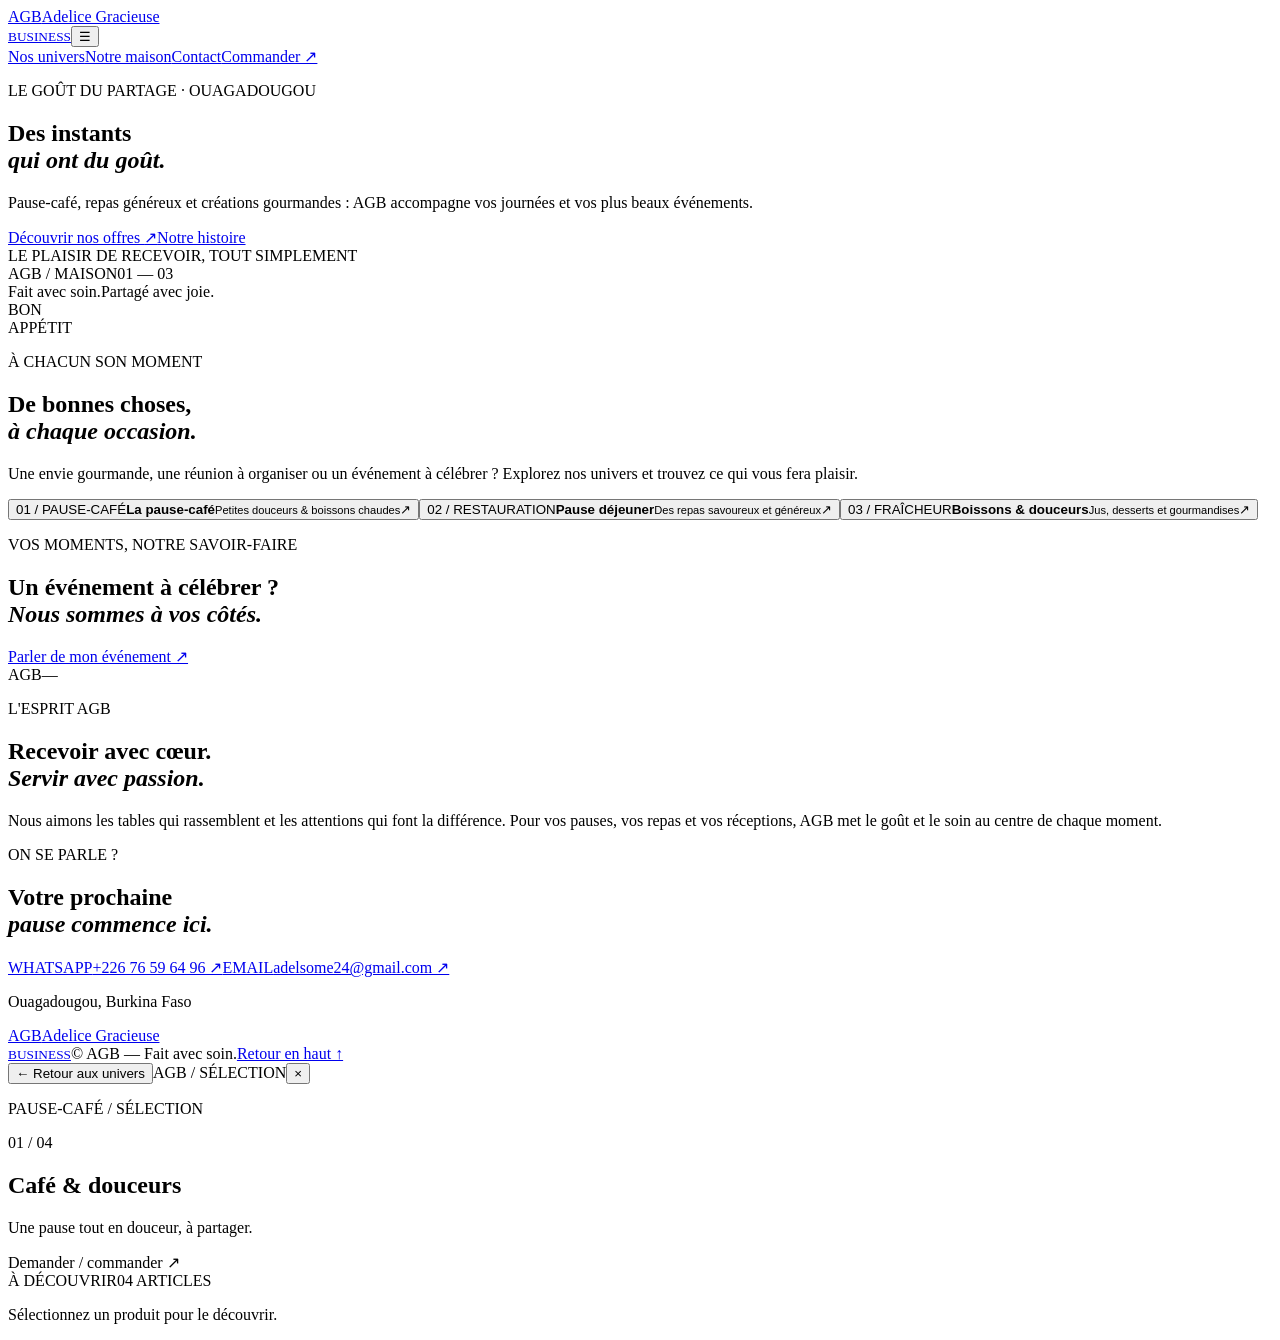
==== index.html @ a039b311 "Add AGB website homepage and product explorer" ====
<!doctype html>
<html lang="fr">
<head>
<meta charset="utf-8"><meta name="viewport" content="width=device-width,initial-scale=1">
<meta name="theme-color" content="#f7f3eb"><meta name="description" content="Adelice Gracieuse Business — pause-café, restauration, jus et service traiteur à Ouagadougou.">
<title>AGB — Adelice Gracieuse Business</title><link rel="preconnect" href="https://fonts.googleapis.com"><link rel="preconnect" href="https://fonts.gstatic.com" crossorigin><link href="https://fonts.googleapis.com/css2?family=DM+Sans:wght@400;500;600;700&family=Playfair+Display:wght@500;600;700&display=swap" rel="stylesheet"><link rel="stylesheet" href="styles.css">
</head>
<body>
<header class="site-header"><a class="brand" href="#" aria-label="AGB accueil"><span class="brand-mark">AGB</span><span class="brand-name">Adelice Gracieuse<br><small>BUSINESS</small></span></a><button class="menu-toggle" aria-label="Ouvrir le menu" aria-expanded="false">☰</button><nav class="nav"><a href="#univers">Nos univers</a><a href="#maison">Notre maison</a><a href="#contact">Contact</a><a class="nav-cta" href="https://wa.me/22676596496" target="_blank" rel="noopener">Commander ↗</a></nav></header>
<main>
<section class="hero"><div class="hero-copy"><p class="eyebrow">LE GOÛT DU PARTAGE · OUAGADOUGOU</p><h1>Des instants<br><em>qui ont du goût.</em></h1><p class="hero-text">Pause-café, repas généreux et créations gourmandes : AGB accompagne vos journées et vos plus beaux événements.</p><div class="hero-actions"><a class="button dark" href="#univers">Découvrir nos offres <span>↗</span></a><a class="text-link" href="#maison">Notre histoire</a></div><div class="hero-note"><span class="note-line"></span> LE PLAISIR DE RECEVOIR, TOUT SIMPLEMENT</div></div><div class="hero-art"><div class="art-orbit"></div><div class="art-card"><div class="art-top"><span>AGB / MAISON</span><span>01 — 03</span></div><div class="plate"><div class="food food-a"></div><div class="food food-b"></div><div class="food food-c"></div><div class="food food-d"></div></div><div class="art-caption"><span>Fait avec soin.</span><span>Partagé avec joie.</span></div></div><span class="art-stamp">BON<br>APPÉTIT</span></div></section>
<section class="intro" id="univers"><div><p class="eyebrow">À CHACUN SON MOMENT</p><h2>De bonnes choses,<br><em>à chaque occasion.</em></h2></div><p class="intro-text">Une envie gourmande, une réunion à organiser ou un événement à célébrer ? Explorez nos univers et trouvez ce qui vous fera plaisir.</p></section>
<section class="categories"><button class="category-card card-coffee" data-category="pause"><span class="card-index">01 / PAUSE-CAFÉ</span><span class="category-visual cup-visual"><i></i></span><span class="category-bottom"><span><b>La pause-café</b><small>Petites douceurs & boissons chaudes</small></span><span class="round-arrow">↗</span></span></button><button class="category-card card-meal" data-category="repas"><span class="card-index">02 / RESTAURATION</span><span class="category-visual meal-visual"><i></i><i></i><i></i></span><span class="category-bottom"><span><b>Pause déjeuner</b><small>Des repas savoureux et généreux</small></span><span class="round-arrow">↗</span></span></button><button class="category-card card-sweet" data-category="boissons"><span class="card-index">03 / FRAÎCHEUR</span><span class="category-visual juice-visual"><i></i></span><span class="category-bottom"><span><b>Boissons & douceurs</b><small>Jus, desserts et gourmandises</small></span><span class="round-arrow">↗</span></span></button></section>
<section class="event-band"><div><p class="eyebrow">VOS MOMENTS, NOTRE SAVOIR-FAIRE</p><h2>Un événement à célébrer ?<br><em>Nous sommes à vos côtés.</em></h2></div><a class="button light" href="https://wa.me/22676596496?text=Bonjour%20AGB%2C%20je%20souhaite%20un%20devis%20pour%20un%20%C3%A9v%C3%A9nement." target="_blank" rel="noopener">Parler de mon événement ↗</a></section>
<section class="about" id="maison"><div class="about-number">AGB<span>—</span></div><div><p class="eyebrow">L'ESPRIT AGB</p><h2>Recevoir avec cœur.<br><em>Servir avec passion.</em></h2></div><p>Nous aimons les tables qui rassemblent et les attentions qui font la différence. Pour vos pauses, vos repas et vos réceptions, AGB met le goût et le soin au centre de chaque moment.</p></section>
<section class="contact" id="contact"><div><p class="eyebrow">ON SE PARLE ?</p><h2>Votre prochaine<br><em>pause commence ici.</em></h2></div><div class="contact-details"><a href="https://wa.me/22676596496" target="_blank" rel="noopener"><span>WHATSAPP</span>+226 76 59 64 96 ↗</a><a href="mailto:adelsome24@gmail.com"><span>EMAIL</span>adelsome24@gmail.com ↗</a><p>Ouagadougou, Burkina Faso</p></div></section>
</main><footer><a class="brand footer-brand" href="#"><span class="brand-mark">AGB</span><span class="brand-name">Adelice Gracieuse<br><small>BUSINESS</small></span></a><span>© <span id="year"></span> AGB — Fait avec soin.</span><a href="#top">Retour en haut ↑</a></footer>
<div class="explorer" id="explorer" aria-hidden="true"><div class="explorer-header"><button class="back-button" id="back">← <span>Retour aux univers</span></button><span class="explorer-brand">AGB / SÉLECTION</span><button class="close-button" id="close" aria-label="Fermer">×</button></div><div class="explorer-body"><div class="product-main"><p class="eyebrow" id="product-kicker">PAUSE-CAFÉ / SÉLECTION</p><div class="product-stage" id="product-stage"><div class="stage-shape"></div><div class="stage-illustration" id="product-art"></div><span class="stage-count" id="product-count">01 / 04</span></div><div class="product-info"><div><h2 id="product-name">Café & douceurs</h2><p id="product-description">Une pause tout en douceur, à partager.</p></div><a class="button dark" id="product-order" target="_blank" rel="noopener">Demander / commander ↗</a></div></div><aside class="related"><div class="related-heading"><span>À DÉCOUVRIR</span><span id="related-total">04 ARTICLES</span></div><div class="related-list" id="related-list"></div><p class="related-foot">Sélectionnez un produit pour le découvrir.</p></aside></div></div>
<script src="script.js"></script></body></html>
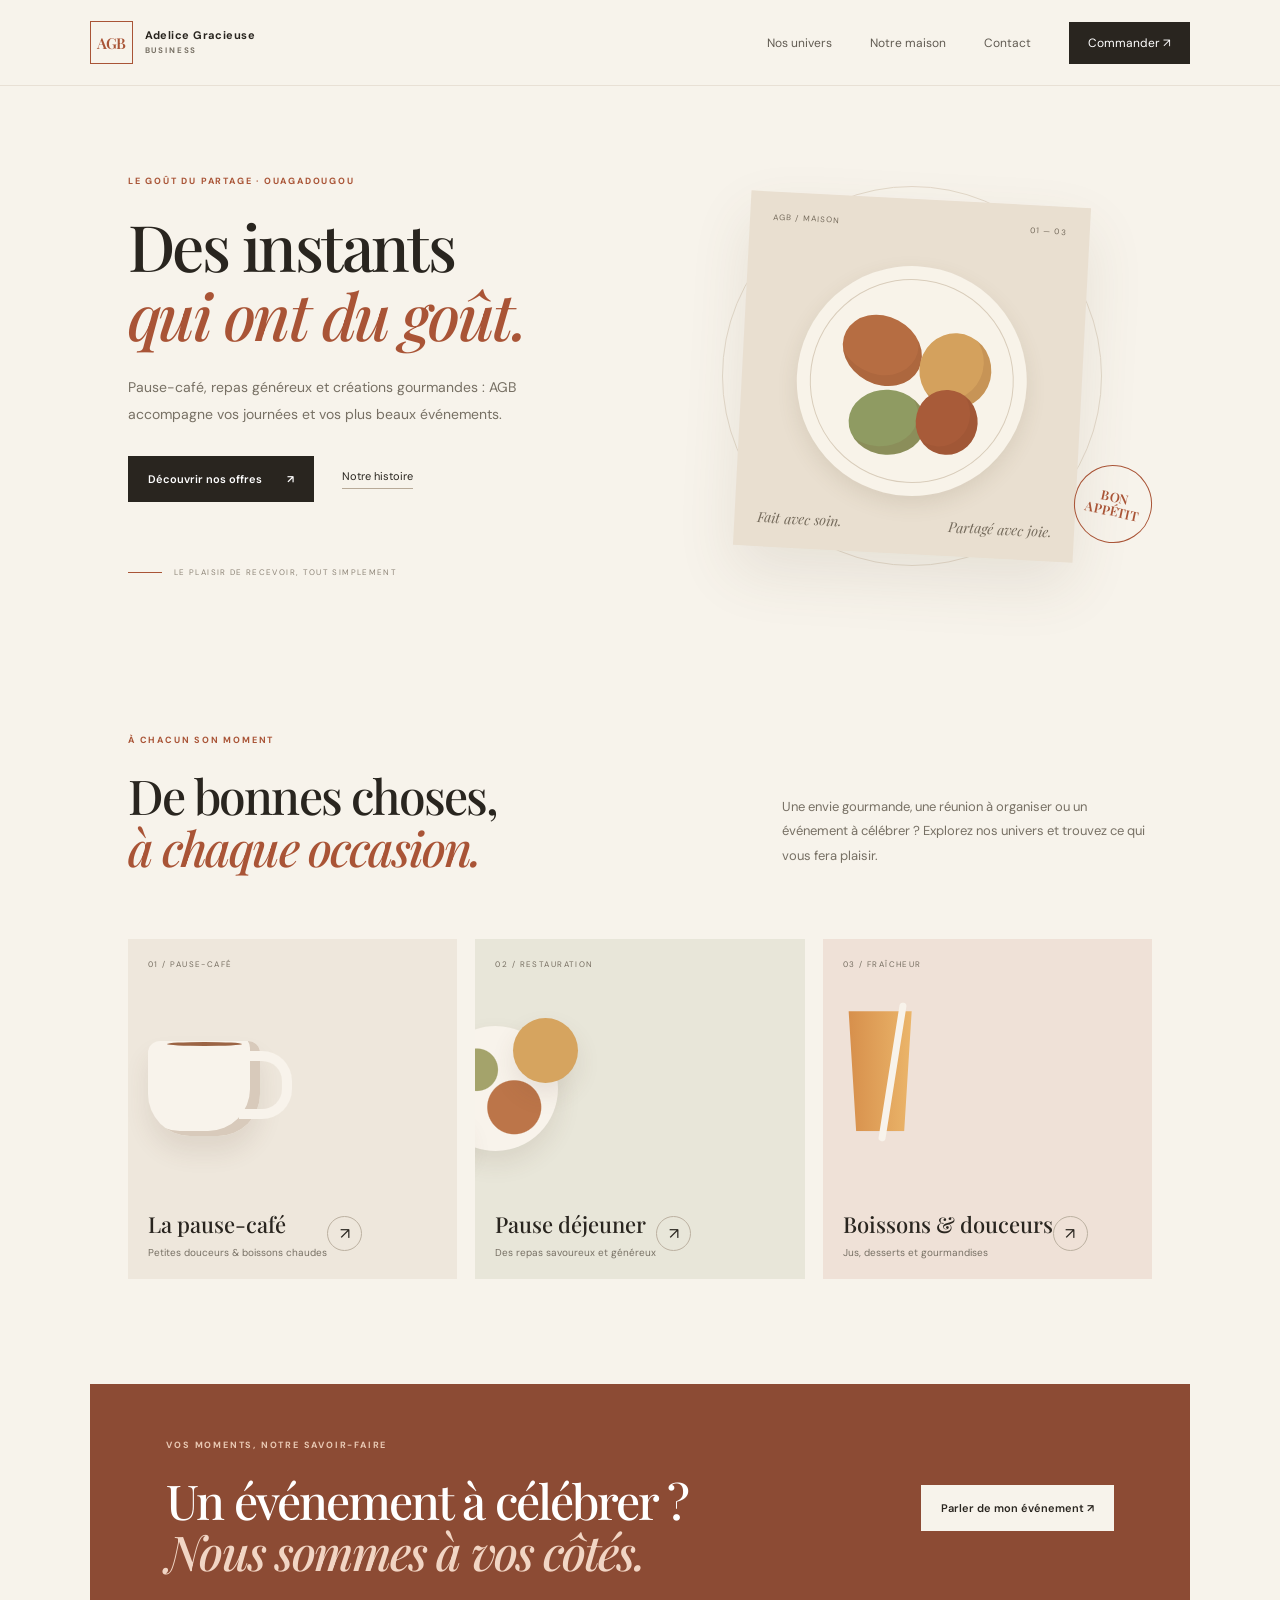
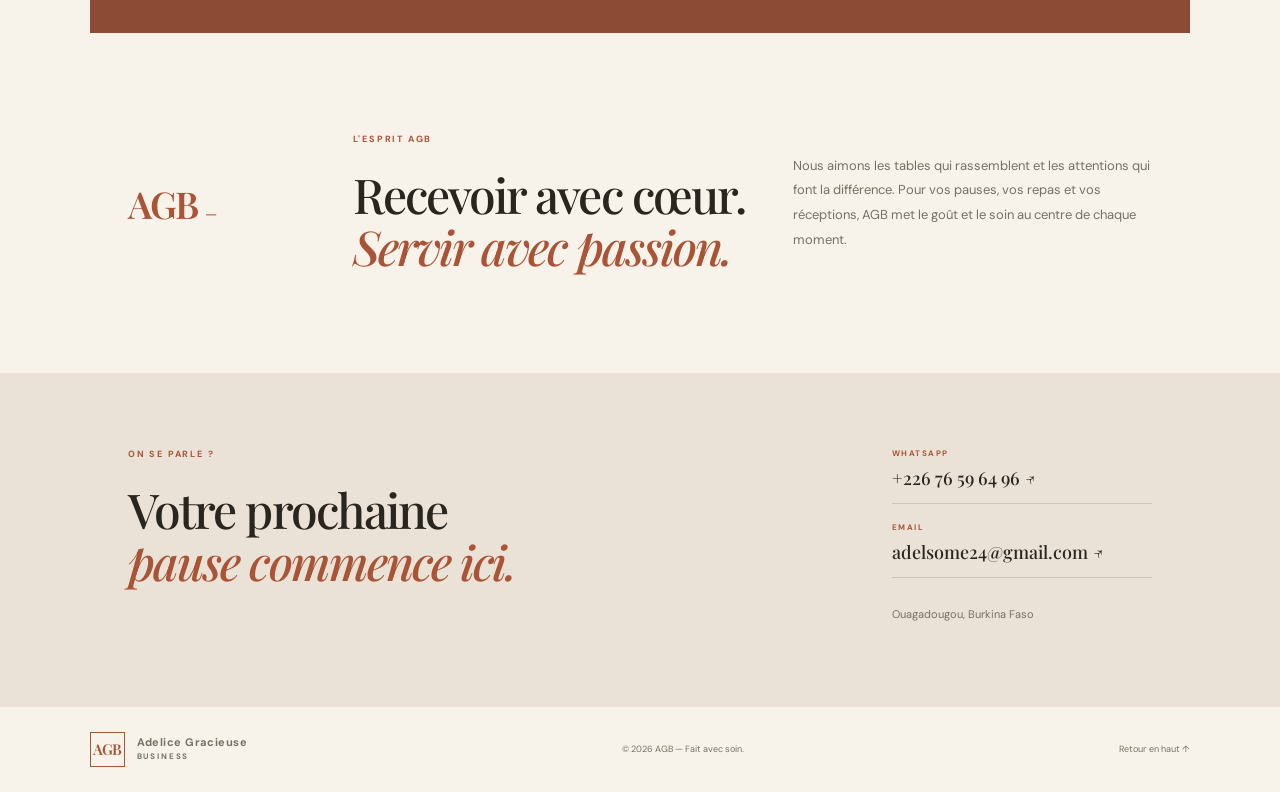
==== commit fa258ef3: "Add accessible swipe hint to AGB product explorer" ====
--- a/index.html
+++ b/index.html
@@ -15,5 +15,5 @@
 <section class="about" id="maison"><div class="about-number">AGB<span>—</span></div><div><p class="eyebrow">L'ESPRIT AGB</p><h2>Recevoir avec cœur.<br><em>Servir avec passion.</em></h2></div><p>Nous aimons les tables qui rassemblent et les attentions qui font la différence. Pour vos pauses, vos repas et vos réceptions, AGB met le goût et le soin au centre de chaque moment.</p></section>
 <section class="contact" id="contact"><div><p class="eyebrow">ON SE PARLE ?</p><h2>Votre prochaine<br><em>pause commence ici.</em></h2></div><div class="contact-details"><a href="https://wa.me/22676596496" target="_blank" rel="noopener"><span>WHATSAPP</span>+226 76 59 64 96 ↗</a><a href="mailto:adelsome24@gmail.com"><span>EMAIL</span>adelsome24@gmail.com ↗</a><p>Ouagadougou, Burkina Faso</p></div></section>
 </main><footer><a class="brand footer-brand" href="#"><span class="brand-mark">AGB</span><span class="brand-name">Adelice Gracieuse<br><small>BUSINESS</small></span></a><span>© <span id="year"></span> AGB — Fait avec soin.</span><a href="#top">Retour en haut ↑</a></footer>
-<div class="explorer" id="explorer" aria-hidden="true"><div class="explorer-header"><button class="back-button" id="back">← <span>Retour aux univers</span></button><span class="explorer-brand">AGB / SÉLECTION</span><button class="close-button" id="close" aria-label="Fermer">×</button></div><div class="explorer-body"><div class="product-main"><p class="eyebrow" id="product-kicker">PAUSE-CAFÉ / SÉLECTION</p><div class="product-stage" id="product-stage"><div class="stage-shape"></div><div class="stage-illustration" id="product-art"></div><span class="stage-count" id="product-count">01 / 04</span></div><div class="product-info"><div><h2 id="product-name">Café & douceurs</h2><p id="product-description">Une pause tout en douceur, à partager.</p></div><a class="button dark" id="product-order" target="_blank" rel="noopener">Demander / commander ↗</a></div></div><aside class="related"><div class="related-heading"><span>À DÉCOUVRIR</span><span id="related-total">04 ARTICLES</span></div><div class="related-list" id="related-list"></div><p class="related-foot">Sélectionnez un produit pour le découvrir.</p></aside></div></div>
+<div class="explorer" id="explorer" aria-hidden="true"><div class="explorer-header"><button class="back-button" id="back">← <span>Retour aux univers</span></button><span class="explorer-brand">AGB / SÉLECTION</span><button class="close-button" id="close" aria-label="Fermer">×</button></div><div class="explorer-body"><div class="product-main"><p class="eyebrow" id="product-kicker">PAUSE-CAFÉ / SÉLECTION</p><div class="product-stage" id="product-stage" tabindex="0" aria-label="Visuel du produit. Faites glisser pour passer au produit suivant."><div class="stage-shape"></div><div class="stage-illustration" id="product-art"></div><span class="stage-hint" aria-hidden="true">GLISSER POUR EXPLORER</span><span class="stage-count" id="product-count">01 / 04</span></div><div class="product-info"><div><h2 id="product-name">Café & douceurs</h2><p id="product-description">Une pause tout en douceur, à partager.</p></div><a class="button dark" id="product-order" target="_blank" rel="noopener">Demander / commander ↗</a></div></div><aside class="related"><div class="related-heading"><span>À DÉCOUVRIR</span><span id="related-total">04 ARTICLES</span></div><div class="related-list" id="related-list"></div><p class="related-foot">Sélectionnez un produit pour le découvrir.</p></aside></div></div>
 <script src="script.js"></script></body></html>
--- a/styles.css
+++ b/styles.css
@@ -0,0 +1,82 @@
+:root{--paper:#f7f3eb;--ink:#29251f;--muted:#777064;--rust:#a95436;--line:#ddd5c8;--cream:#eee6d9;--serif:'Playfair Display',Georgia,serif;--sans:'DM Sans',Arial,sans-serif}*{box-sizing:border-box}html{scroll-behavior:smooth}body{margin:0;background:var(--paper);color:var(--ink);font-family:var(--sans);-webkit-font-smoothing:antialiased}a{color:inherit;text-decoration:none}button{font:inherit}.site-header{height:86px;padding:0 7vw;display:flex;align-items:center;justify-content:space-between;border-bottom:1px solid #e8e0d5}.brand{display:flex;align-items:center;gap:12px}.brand-mark{width:43px;height:43px;border:1px solid var(--rust);color:var(--rust);display:grid;place-items:center;font:600 15px var(--serif);letter-spacing:-1px}.brand-name{font-size:11px;line-height:1.2;font-weight:700;letter-spacing:.04em}.brand-name small{font-size:8px;letter-spacing:.23em;color:var(--muted)}.nav{display:flex;align-items:center;gap:38px;font-size:12px}.nav a:not(.nav-cta){color:#615b52}.nav-cta{padding:13px 19px;background:var(--ink);color:white}.menu-toggle{display:none;border:0;background:none;font-size:23px}.hero{min-height:570px;padding:75px 10vw 65px;display:grid;grid-template-columns:1fr 1fr;align-items:center;gap:5vw;overflow:hidden}.eyebrow{font-size:9px;letter-spacing:.2em;font-weight:700;color:var(--rust);margin:0 0 24px}.hero h1,.intro h2,.event-band h2,.about h2,.contact h2{font:500 clamp(42px,5vw,68px)/1.08 var(--serif);letter-spacing:-.04em;margin:0}.hero h1 em,h2 em{font-weight:500;color:var(--rust)}.hero-text{max-width:420px;color:var(--muted);font-size:14px;line-height:1.9;margin:25px 0 29px}.hero-actions{display:flex;align-items:center;gap:28px}.button{display:inline-flex;align-items:center;gap:25px;padding:16px 20px;font-size:11px;font-weight:600}.button.dark{background:var(--ink);color:#fff}.button.light{background:var(--paper);color:var(--ink)}.text-link{font-size:11px;border-bottom:1px solid #b8aa98;padding-bottom:5px}.hero-note{display:flex;align-items:center;gap:12px;font-size:8px;letter-spacing:.17em;color:#8d8477;margin-top:65px}.note-line{width:34px;height:1px;background:var(--rust)}.hero-art{height:405px;position:relative;display:grid;place-items:center}.art-orbit{position:absolute;width:380px;height:380px;border:1px solid #e2d8c9;border-radius:50%}.art-card{position:relative;width:min(340px,85%);height:355px;background:#e9dfd0;padding:20px 23px;transform:rotate(3deg);box-shadow:0 25px 60px #66533b1c}.art-top,.art-caption{display:flex;justify-content:space-between;font-size:8px;letter-spacing:.14em;color:#756b5c}.plate{position:absolute;width:230px;height:230px;border-radius:50%;background:#f8f3e9;top:67px;left:50%;transform:translateX(-50%);box-shadow:0 8px 20px #68563a20;display:grid;place-items:center}.plate:before{content:"";position:absolute;inset:13px;border:1px solid #d9cdbb;border-radius:50%}.food{position:absolute;border-radius:50%;background:#b66d42;box-shadow:inset -8px -8px 0 #713e2922}.food-a{width:82px;height:68px;top:52px;left:43px;transform:rotate(25deg)}.food-b{width:72px;height:75px;right:36px;top:65px;background:#d4a15d}.food-c{width:77px;height:65px;bottom:40px;left:54px;background:#8f9b62}.food-d{width:62px;height:65px;bottom:43px;right:47px;background:#a85b39}.art-caption{position:absolute;bottom:20px;left:23px;right:23px;font:italic 14px var(--serif);letter-spacing:0}.art-stamp{position:absolute;right:0;bottom:36px;width:78px;height:78px;border:1px solid var(--rust);border-radius:50%;display:grid;place-content:center;text-align:center;color:var(--rust);font:600 13px/1.1 var(--serif);transform:rotate(12deg)}.intro{padding:78px 10vw 40px;display:flex;justify-content:space-between;align-items:end;gap:40px}.intro h2,.event-band h2,.about h2,.contact h2{font-size:clamp(34px,4vw,48px)}.intro-text{max-width:370px;color:var(--muted);font-size:13px;line-height:1.9;margin:0 0 5px}.categories{padding:25px 10vw 105px;display:grid;grid-template-columns:repeat(3,1fr);gap:18px}.category-card{border:0;text-align:left;padding:20px;background:#eee7dc;min-height:340px;display:flex;flex-direction:column;justify-content:space-between;cursor:pointer;transition:transform .25s,box-shadow .25s;position:relative;overflow:hidden;color:var(--ink)}.category-card:hover{transform:translateY(-6px);box-shadow:0 18px 35px #4c392318}.card-meal{background:#e8e6d9}.card-sweet{background:#efe1d7}.card-index{font-size:8px;letter-spacing:.18em;color:#756d60}.category-visual{height:190px;display:grid;place-items:center;position:relative}.cup-visual:before{content:"";width:112px;height:95px;background:#f8f3eb;border-radius:12px 12px 42px 42px;box-shadow:inset -10px -5px 0 #d8cabb,0 16px 25px #5a45331b}.cup-visual:after{content:"";position:absolute;width:43px;height:48px;border:10px solid #f8f3eb;border-left:0;border-radius:0 30px 30px 0;transform:translate(61px,-4px)}.cup-visual i{position:absolute;width:75px;height:4px;background:#9b6444;border-radius:50%;top:48px;z-index:1}.meal-visual i{position:absolute;width:125px;height:125px;border-radius:50%;background:#f8f3eb;box-shadow:0 12px 25px #5a45331b}.meal-visual i:nth-child(1){background:radial-gradient(circle at 35% 35%,#a4a36b 0 18%,transparent 19%),radial-gradient(circle at 65% 65%,#bc7549 0 23%,transparent 24%),#f8f3eb}.meal-visual i:nth-child(2){width:65px;height:65px;transform:translate(50px,-38px);background:#d6a45f}.meal-visual i:nth-child(3){width:43px;height:43px;transform:translate(-48px,48px);background:#9b6947}.juice-visual:before{content:"";width:75px;height:120px;background:linear-gradient(90deg,#d58c49,#edb96d);clip-path:polygon(8% 0,92% 0,82% 100%,18% 100%);box-shadow:0 15px 25px #5a45331b}.juice-visual:after{content:"";position:absolute;width:7px;height:140px;background:#f8f3eb;transform:translate(12px,-17px) rotate(9deg);border-radius:8px}.category-bottom{display:flex;justify-content:space-between;align-items:center}.category-bottom b{display:block;font:500 22px var(--serif)}.category-bottom small{display:block;font-size:10px;color:var(--muted);margin-top:7px}.round-arrow{width:35px;height:35px;border:1px solid #bcb1a1;border-radius:50%;display:grid;place-items:center}.event-band{margin:0 7vw 90px;background:#8c4b34;color:white;padding:55px 6vw;display:flex;justify-content:space-between;align-items:center;gap:30px}.event-band .eyebrow{color:#e9c9b4}.event-band h2 em{color:#f1d5c4}.about{padding:10px 10vw 100px;display:grid;grid-template-columns:.5fr 1.1fr 1fr;gap:45px;align-items:center}.about-number{font:600 37px var(--serif);color:var(--rust);letter-spacing:-.06em}.about-number span{font:14px var(--sans);margin-left:9px}.about>p{font-size:13px;line-height:1.9;color:var(--muted);max-width:390px}.contact{background:#eae2d6;padding:75px 10vw;display:flex;justify-content:space-between;gap:50px}.contact-details{display:flex;flex-direction:column;gap:18px;min-width:260px}.contact-details a{font:500 18px var(--serif);padding-bottom:13px;border-bottom:1px solid #d0c5b5}.contact-details span{display:block;font:700 8px var(--sans);letter-spacing:.18em;color:var(--rust);margin-bottom:8px}.contact-details p{font-size:11px;color:var(--muted)}footer{padding:25px 7vw;display:flex;align-items:center;justify-content:space-between;font-size:9px;color:var(--muted)}.footer-brand .brand-mark{width:35px;height:35px}.explorer{position:fixed;inset:0;background:var(--paper);z-index:10;opacity:0;visibility:hidden;transform:translateY(12px);transition:opacity .3s,transform .3s,visibility .3s;display:flex;flex-direction:column}.explorer.open{opacity:1;visibility:visible;transform:none}.explorer-header{height:75px;border-bottom:1px solid var(--line);display:flex;align-items:center;justify-content:space-between;padding:0 5vw;flex-shrink:0}.back-button,.close-button{border:0;background:none;cursor:pointer;color:var(--ink)}.back-button{font-size:12px}.explorer-brand,.related-heading{font-size:9px;letter-spacing:.17em;font-weight:700;color:var(--rust)}.close-button{font-size:27px}.explorer-body{flex:1;min-height:0;display:grid;grid-template-columns:minmax(0,1fr) 330px;padding:42px 7vw 48px;gap:6vw}.product-main{display:flex;flex-direction:column;min-height:0}.product-main>.eyebrow{margin-bottom:15px}.product-stage{position:relative;flex:1;min-height:250px;background:#eee6d9;display:grid;place-items:center;overflow:hidden}.stage-shape{position:absolute;width:min(34vw,350px);aspect-ratio:1;border-radius:50%;background:#f8f3eb;border:1px solid #e1d5c4}.stage-illustration{position:relative;width:230px;height:230px;display:grid;place-items:center;transition:transform .35s}.stage-illustration:before{content:"";width:145px;height:130px;border-radius:20px 20px 55px 55px;background:linear-gradient(135deg,#c58b59,#8c4b34);box-shadow:inset -15px -12px 0 #603a2c20,0 25px 30px #60472a20}.stage-illustration.coffee:before{width:130px;height:105px;background:#f9f3e9;border-radius:12px 12px 45px 45px;box-shadow:inset 0 -12px 0 #d8cabb,0 20px 25px #60472a20}.stage-illustration.coffee:after{content:"";position:absolute;width:45px;height:48px;border:10px solid #f9f3e9;border-left:0;border-radius:0 30px 30px 0;transform:translate(75px,-4px)}.stage-illustration.juice:before{width:88px;height:155px;border-radius:10px 10px 25px 25px;background:linear-gradient(90deg,#c77837,#f0bb69);clip-path:polygon(8% 0,92% 0,82% 100%,18% 100%)}.stage-illustration.juice:after{content:"";position:absolute;width:8px;height:170px;background:#fff7e9;transform:translate(20px,-18px) rotate(9deg);border-radius:8px}.stage-illustration.dessert:before{width:160px;height:100px;border-radius:50% 50% 18px 18px;background:linear-gradient(#f3d6a8 0 30%,#a75c3b 31% 60%,#e9bd7e 61%)}.stage-illustration.meal:before{width:190px;height:190px;border-radius:50%;background:radial-gradient(circle at 34% 35%,#a5a36c 0 16%,transparent 17%),radial-gradient(circle at 68% 65%,#bd7549 0 23%,transparent 24%),radial-gradient(circle at 68% 28%,#e0b76d 0 13%,transparent 14%),#f8f3eb;border:12px solid #fff;box-shadow:0 15px 35px #60472a20}.stage-count{position:absolute;bottom:20px;right:22px;font-size:9px;letter-spacing:.16em;color:#766b5c}.product-info{display:flex;justify-content:space-between;align-items:center;gap:20px;padding-top:24px}.product-info h2{font:500 32px var(--serif);margin:0 0 8px}.product-info p{font-size:12px;color:var(--muted);margin:0}.product-info .button{white-space:nowrap}.related{border-left:1px solid var(--line);padding-left:30px;display:flex;flex-direction:column;min-height:0}.related-heading{display:flex;justify-content:space-between;padding:3px 0 18px;border-bottom:1px solid var(--line);font-size:8px}.related-heading span+span{color:var(--muted)}.related-list{overflow:auto;display:flex;flex-direction:column}.related-item{border:0;border-bottom:1px solid var(--line);background:none;display:grid;grid-template-columns:82px 1fr 20px;gap:14px;align-items:center;padding:14px 0;text-align:left;cursor:pointer;color:var(--ink)}.related-item.active .related-name{color:var(--rust)}.related-thumb{height:72px;background:#eee6d9;display:grid;place-items:center;overflow:hidden}.related-thumb i{width:42px;height:42px;border-radius:50%;background:#b8754c;box-shadow:inset -6px -6px 0 #603a2c20}.related-thumb.coffee i{width:39px;height:35px;border-radius:5px 5px 15px 15px;background:#f9f3e9;border-bottom:7px solid #d8cabb}.related-thumb.juice i{width:25px;height:51px;border-radius:5px;background:linear-gradient(90deg,#c77837,#f0bb69)}.related-thumb.dessert i{width:49px;height:31px;border-radius:50% 50% 7px 7px;background:#e7b77a;border-bottom:8px solid #a75c3b}.related-thumb.meal i{width:50px;height:50px;border:7px solid white;background:radial-gradient(circle at 30% 30%,#9da16b 0 25%,transparent 26%),#b8754c}.related-name{font:500 15px var(--serif)}.related-meta{display:block;font:9px var(--sans);color:var(--muted);margin-top:5px}.related-arrow{color:#9b8f7e}.related-foot{font-size:9px;color:var(--muted);margin-top:auto;padding-top:14px}
+@media(max-width:800px){.site-header{height:72px;padding:0 6vw}.menu-toggle{display:block}.nav{display:none;position:absolute;z-index:4;top:72px;left:0;right:0;padding:22px 6vw;background:var(--paper);border-bottom:1px solid var(--line);flex-direction:column;align-items:flex-start;gap:20px}.nav.open{display:flex}.hero{padding:55px 7vw 45px;grid-template-columns:1fr;gap:25px}.hero-art{height:330px}.art-card{height:300px}.plate{width:190px;height:190px}.hero-note{margin-top:38px}.intro{padding:55px 7vw 20px;display:block}.intro-text{margin-top:20px}.categories{padding:20px 7vw 65px;grid-template-columns:1fr;gap:13px}.category-card{min-height:290px}.category-visual{height:155px}.event-band{margin:0 5vw 65px;padding:35px 7vw;display:block}.event-band .button{margin-top:25px}.about{padding:0 7vw 65px;grid-template-columns:1fr;gap:15px}.about>p{margin:0}.contact{padding:55px 7vw;display:block}.contact-details{margin-top:35px}footer{padding:22px 6vw;gap:15px;flex-wrap:wrap}.explorer-header{height:64px;padding:0 5vw}.explorer-body{padding:25px 5vw 30px;grid-template-columns:1fr;gap:20px;overflow:auto}.product-main{min-height:420px}.product-stage{min-height:245px}.stage-shape{width:230px}.stage-illustration{transform:scale(.8)}.product-info{align-items:flex-start;flex-direction:column;padding-top:17px}.product-info h2{font-size:27px}.product-info .button{padding:13px 15px}.related{border-left:0;border-top:1px solid var(--line);padding:18px 0 0;min-height:0}.related-list{display:grid;grid-template-columns:repeat(2,minmax(0,1fr));gap:0 14px}.related-item{grid-template-columns:58px 1fr 12px;gap:9px;padding:10px 0}.related-thumb{height:55px}.related-name{font-size:13px}.related-foot{margin-top:12px}.explorer{overflow:auto}}@media(max-width:420px){.hero h1{font-size:45px}.hero-art{height:290px}.art-orbit{width:280px;height:280px}.art-card{width:260px;height:270px}.plate{width:165px;height:165px;top:52px}.art-stamp{right:2px;bottom:12px;width:65px;height:65px;font-size:11px}.product-main{min-height:390px}.related-list{grid-template-columns:1fr}.related-item{grid-template-columns:65px 1fr 15px}.related-thumb{height:60px}}
+
+/* ─── AGB PRODUCT EXPLORER · nouvelle direction immersive ─── */
+.explorer{background:radial-gradient(ellipse at 36% 42%,#fbf8f1 0%,var(--paper) 62%);overflow:hidden}
+.explorer-header{height:78px;padding-inline:6vw;background:#f7f3ebd9;backdrop-filter:blur(14px)}
+.back-button{display:flex;align-items:center;gap:10px;transition:color .2s}
+.back-button:hover,.close-button:hover{color:var(--rust)}
+.explorer-brand{letter-spacing:.22em}
+.explorer-body{grid-template-columns:minmax(0,1fr) minmax(300px,360px);gap:4.5vw;padding:34px 6vw 42px}
+.product-main>.eyebrow{font-size:9px;letter-spacing:.23em;margin-bottom:16px}
+.product-stage{border-radius:5px;background:linear-gradient(135deg,#eee5d7,#e7ddce);isolation:isolate;cursor:grab;touch-action:pan-y;user-select:none}
+.product-stage:before,.product-stage:after{content:"";position:absolute;border-radius:50%;pointer-events:none}
+.product-stage:before{width:min(43vw,480px);aspect-ratio:1;border:1px solid #fff9;left:12%;top:8%;z-index:-1}
+.product-stage:after{width:180px;height:180px;background:#c28c6540;right:9%;bottom:-65px;filter:blur(2px);z-index:-1}
+.product-stage.is-grabbing{cursor:grabbing}
+.stage-shape{width:min(32vw,390px);background:#f8f3eb;border:1px solid #fff;box-shadow:0 30px 90px #6c4d3020}
+.stage-illustration{width:100%;height:100%;position:absolute;inset:0;display:grid;place-items:center;transform:none!important}
+.stage-illustration:before,.stage-illustration:after{display:none}
+.stage-photo{display:block;width:min(66%,610px);height:min(78%,470px);object-fit:cover;border-radius:48% 48% 8px 8px;box-shadow:0 30px 65px #4a352b35;transform:rotate(-2deg);animation:photo-arrive .65s cubic-bezier(.2,.75,.25,1) both;pointer-events:none}
+.stage-glint{position:absolute;width:76px;height:76px;border:1px solid #fff9;border-radius:50%;right:14%;top:17%;box-shadow:0 0 0 13px #ffffff18;pointer-events:none}
+.stage-glint:before,.stage-glint:after{content:"";position:absolute;background:#fff9;left:50%;top:50%;transform:translate(-50%,-50%)}
+.stage-glint:before{width:1px;height:112px}.stage-glint:after{height:1px;width:112px}
+.stage-count{z-index:2;bottom:23px;right:25px;background:#f7f3ebd9;padding:10px 13px;color:#6d5947;letter-spacing:.2em}
+.product-info{padding-top:22px}
+.product-info h2{font-size:clamp(27px,3vw,39px);letter-spacing:-.035em}
+.product-info p{font-size:12px;line-height:1.7;max-width:440px}
+.product-info .button{padding:16px 20px;transition:transform .2s,background .2s}
+.product-info .button:hover{background:var(--rust);transform:translateY(-2px)}
+.related{padding-left:26px;border-left:1px solid #d9cebf}
+.related-heading{padding:4px 0 19px;letter-spacing:.2em}
+.related-list{gap:2px;padding-right:4px}
+.related-item{grid-template-columns:94px minmax(0,1fr) 18px;gap:15px;padding:13px 10px 13px 0;border-bottom:1px solid #e2d9cc;transition:background .25s,padding .25s,transform .25s}
+.related-item:hover{background:#eee7dc80;padding-left:8px}
+.related-item.active{background:#eee7dc;padding-left:9px;border-color:#d4c4b0}
+.related-thumb{height:78px;border-radius:3px;background:#e5d8c8;position:relative}
+.related-thumb img{display:block;width:100%;height:100%;object-fit:cover;transition:transform .45s}
+.related-item:hover .related-thumb img{transform:scale(1.08)}
+.related-thumb:after{content:"";position:absolute;inset:0;border:1px solid #fff5;pointer-events:none}
+.related-thumb.thumb-fallback{background:linear-gradient(135deg,#e5d6c3,#b97c57)}
+.related-name{font-size:16px;line-height:1.2}
+.related-meta{font-size:8px;letter-spacing:.13em;text-transform:uppercase;margin-top:8px}
+.related-item.active .related-meta{color:var(--rust);font-weight:700}
+.related-arrow{font-size:15px;transition:transform .2s}
+.related-item:hover .related-arrow{transform:translate(2px,-2px);color:var(--rust)}
+.related-foot{font-size:10px;line-height:1.7;padding-top:15px;max-width:260px}
+@keyframes photo-arrive{from{opacity:0;transform:translateY(16px) scale(.96) rotate(-4deg)}to{opacity:1;transform:translateY(0) scale(1) rotate(-2deg)}}
+@media(max-width:800px){
+ .explorer{overflow-y:auto}
+ .explorer-header{position:sticky;top:0;z-index:3;height:65px}
+ .explorer-body{padding:22px 5vw 28px;grid-template-columns:minmax(0,1fr);gap:22px;overflow:visible}
+ .product-main{min-height:0}
+ .product-stage{height:clamp(260px,58vw,390px);min-height:260px;flex:none}
+ .stage-shape{width:min(56vw,290px)}
+ .stage-photo{width:min(70%,430px);height:78%}
+ .stage-glint{width:48px;height:48px;right:12%;top:13%}
+ .stage-glint:before{height:75px}.stage-glint:after{width:75px}
+ .product-info{flex-direction:row;align-items:center;gap:15px}
+ .product-info .button{white-space:nowrap}
+ .related{border:0;border-top:1px solid var(--line);padding:18px 0 0}
+ .related-list{display:flex;flex-direction:row;overflow-x:auto;gap:10px;padding:3px 2px 12px;scroll-snap-type:x mandatory}
+ .related-item{flex:0 0 min(235px,72vw);grid-template-columns:70px minmax(0,1fr) 14px;padding:9px;border:1px solid #e2d9cc;background:#f8f3eb;scroll-snap-align:start}
+ .related-item:hover,.related-item.active{padding:9px;background:#eee7dc}
+ .related-thumb{height:58px}
+ .related-name{font-size:14px}
+ .related-foot{margin-top:4px}
+}
+@media(max-width:480px){
+ .explorer-header{padding-inline:4vw}
+ .back-button{font-size:11px}
+ .explorer-brand{font-size:8px}
+ .explorer-body{padding-inline:4vw}
+ .product-stage{height:270px}
+ .stage-photo{width:73%;height:76%}
+ .product-info{align-items:flex-start;flex-direction:column;padding-top:17px}
+ .product-info h2{font-size:27px}
+ .product-info .button{padding:14px 16px}
+ .related-item{flex-basis:78vw}
+}
+@media(prefers-reduced-motion:reduce){
+ .explorer,.stage-photo,.related-item,.related-thumb img{animation:none!important;transition:none!important}
+}
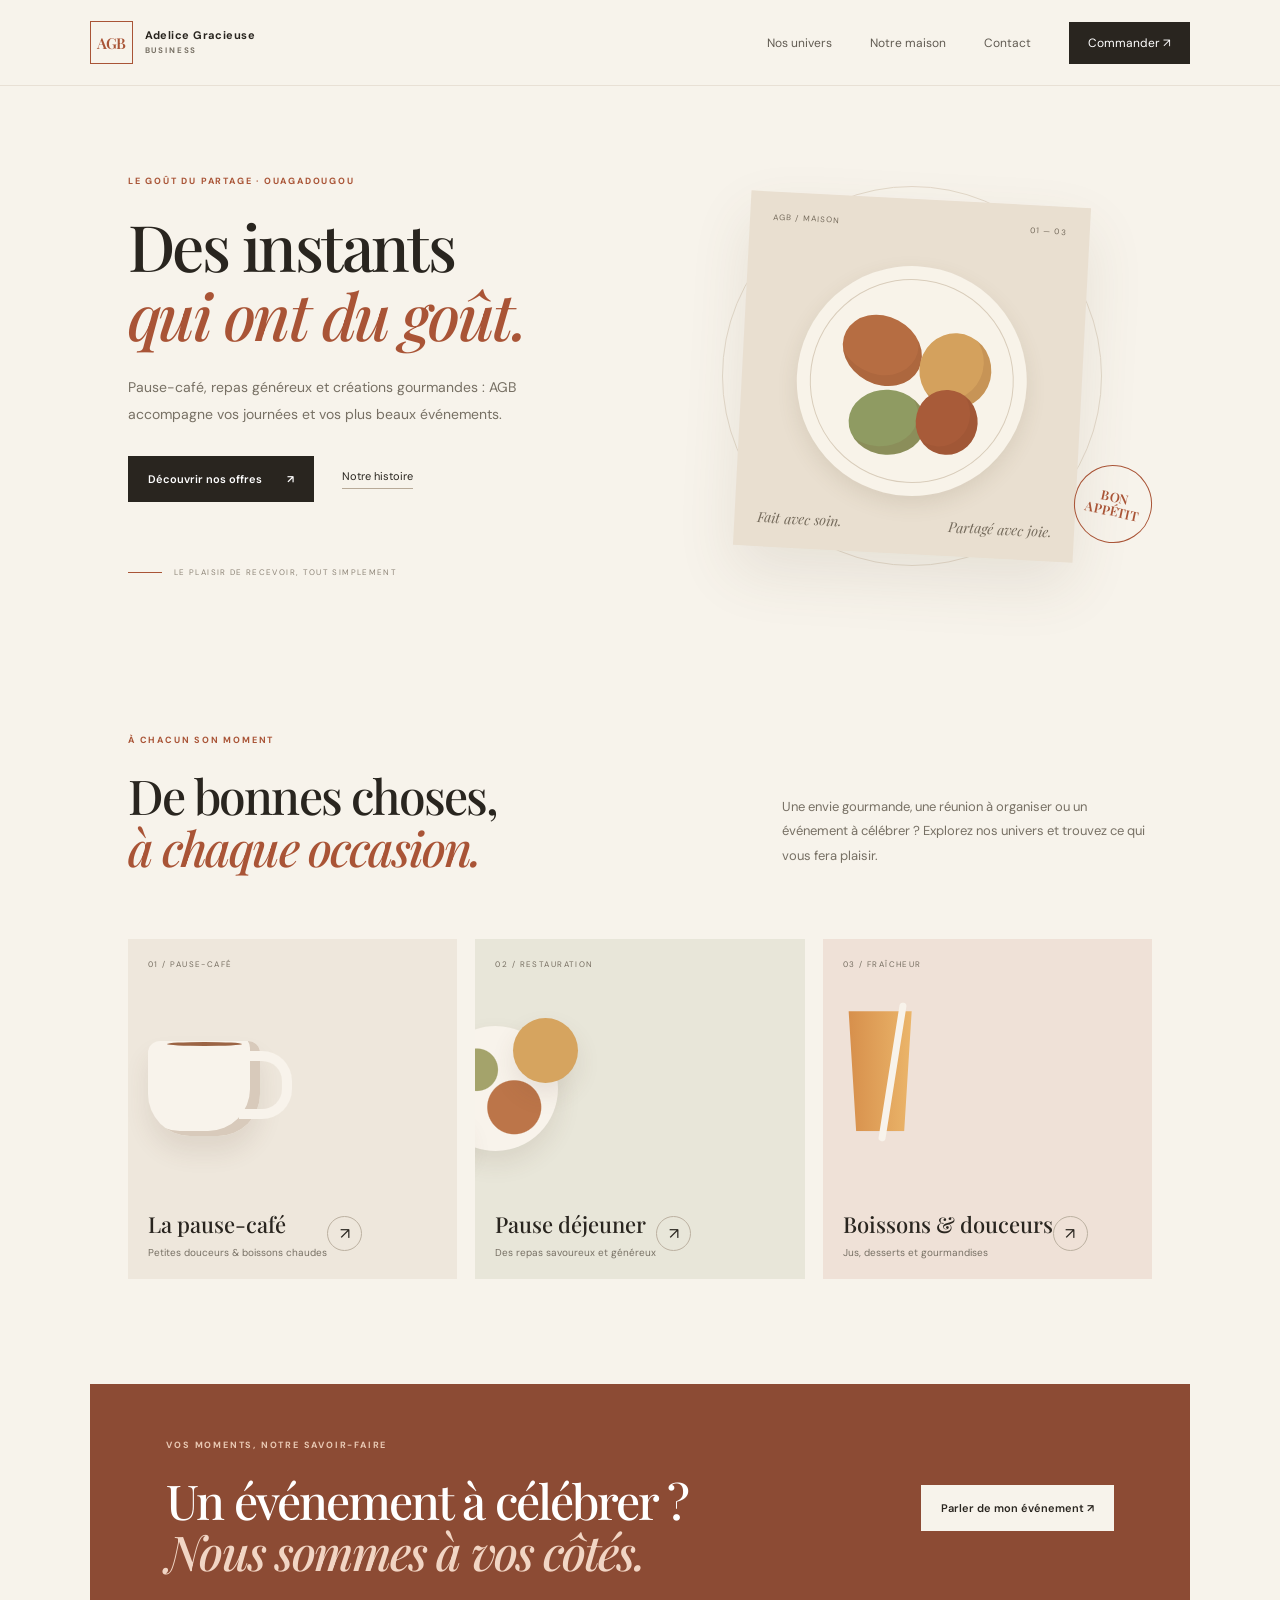
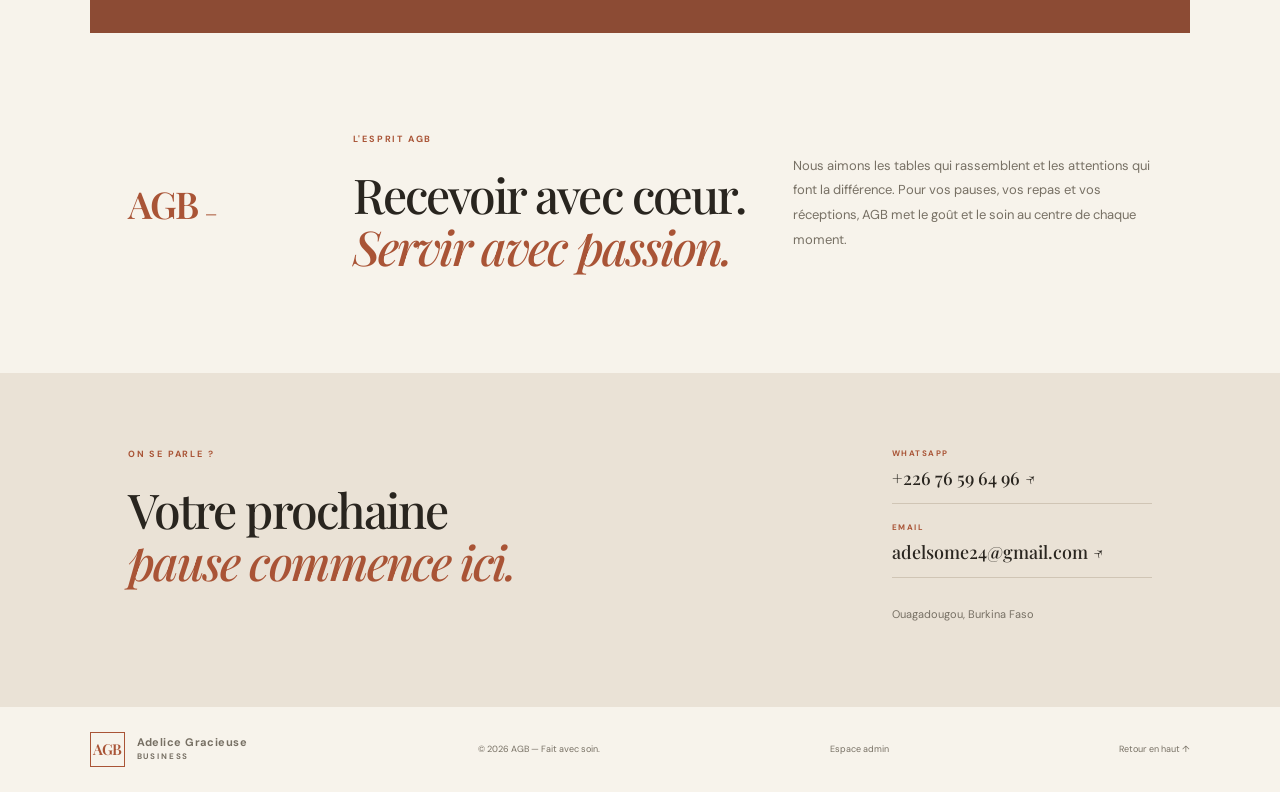
==== commit 56e881de: "Add discreet AGB admin entry point" ====
--- a/index.html
+++ b/index.html
@@ -14,6 +14,6 @@
 <section class="event-band"><div><p class="eyebrow">VOS MOMENTS, NOTRE SAVOIR-FAIRE</p><h2>Un événement à célébrer ?<br><em>Nous sommes à vos côtés.</em></h2></div><a class="button light" href="https://wa.me/22676596496?text=Bonjour%20AGB%2C%20je%20souhaite%20un%20devis%20pour%20un%20%C3%A9v%C3%A9nement." target="_blank" rel="noopener">Parler de mon événement ↗</a></section>
 <section class="about" id="maison"><div class="about-number">AGB<span>—</span></div><div><p class="eyebrow">L'ESPRIT AGB</p><h2>Recevoir avec cœur.<br><em>Servir avec passion.</em></h2></div><p>Nous aimons les tables qui rassemblent et les attentions qui font la différence. Pour vos pauses, vos repas et vos réceptions, AGB met le goût et le soin au centre de chaque moment.</p></section>
 <section class="contact" id="contact"><div><p class="eyebrow">ON SE PARLE ?</p><h2>Votre prochaine<br><em>pause commence ici.</em></h2></div><div class="contact-details"><a href="https://wa.me/22676596496" target="_blank" rel="noopener"><span>WHATSAPP</span>+226 76 59 64 96 ↗</a><a href="mailto:adelsome24@gmail.com"><span>EMAIL</span>adelsome24@gmail.com ↗</a><p>Ouagadougou, Burkina Faso</p></div></section>
-</main><footer><a class="brand footer-brand" href="#"><span class="brand-mark">AGB</span><span class="brand-name">Adelice Gracieuse<br><small>BUSINESS</small></span></a><span>© <span id="year"></span> AGB — Fait avec soin.</span><a href="#top">Retour en haut ↑</a></footer>
+</main><footer><a class="brand footer-brand" href="#"><span class="brand-mark">AGB</span><span class="brand-name">Adelice Gracieuse<br><small>BUSINESS</small></span></a><span>© <span id="year"></span> AGB — Fait avec soin.</span><a href="admin.html">Espace admin</a><a href="#top">Retour en haut ↑</a></footer>
 <div class="explorer" id="explorer" aria-hidden="true"><div class="explorer-header"><button class="back-button" id="back">← <span>Retour aux univers</span></button><span class="explorer-brand">AGB / SÉLECTION</span><button class="close-button" id="close" aria-label="Fermer">×</button></div><div class="explorer-body"><div class="product-main"><p class="eyebrow" id="product-kicker">PAUSE-CAFÉ / SÉLECTION</p><div class="product-stage" id="product-stage" tabindex="0" aria-label="Visuel du produit. Faites glisser pour passer au produit suivant."><div class="stage-shape"></div><div class="stage-illustration" id="product-art"></div><span class="stage-hint" aria-hidden="true">GLISSER POUR EXPLORER</span><span class="stage-count" id="product-count">01 / 04</span></div><div class="product-info"><div><h2 id="product-name">Café & douceurs</h2><p id="product-description">Une pause tout en douceur, à partager.</p></div><a class="button dark" id="product-order" target="_blank" rel="noopener">Demander / commander ↗</a></div></div><aside class="related"><div class="related-heading"><span>À DÉCOUVRIR</span><span id="related-total">04 ARTICLES</span></div><div class="related-list" id="related-list"></div><p class="related-foot">Sélectionnez un produit pour le découvrir.</p></aside></div></div>
 <script src="script.js"></script></body></html>
--- a/styles.css
+++ b/styles.css
@@ -80,3 +80,5 @@
 @media(prefers-reduced-motion:reduce){
  .explorer,.stage-photo,.related-item,.related-thumb img{animation:none!important;transition:none!important}
 }
+
+.stage-hint{position:absolute;left:24px;bottom:24px;z-index:2;color:#766b5c;font-size:8px;letter-spacing:.18em;background:#f7f3ebc9;padding:10px 12px;backdrop-filter:blur(8px);pointer-events:none}@media(max-width:800px){.stage-hint{left:12px;bottom:12px;font-size:7px;padding:8px 9px}}
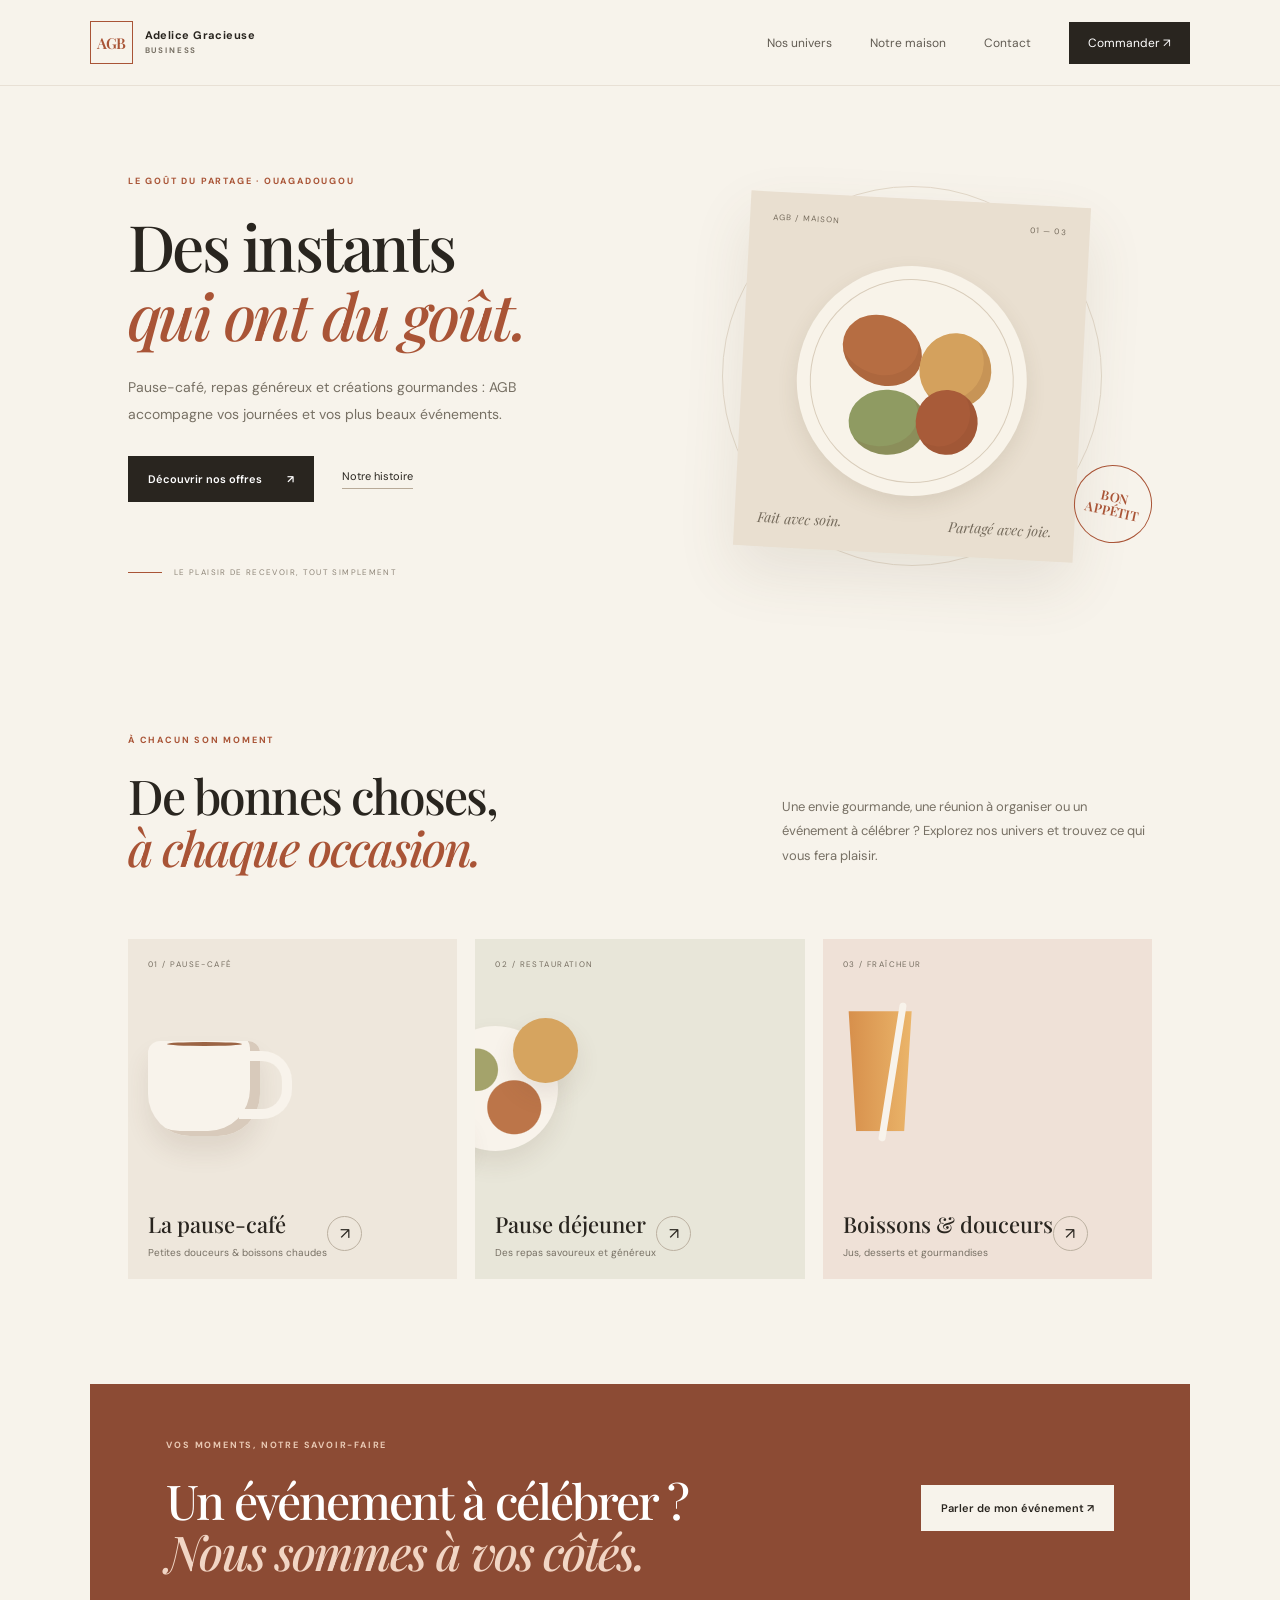
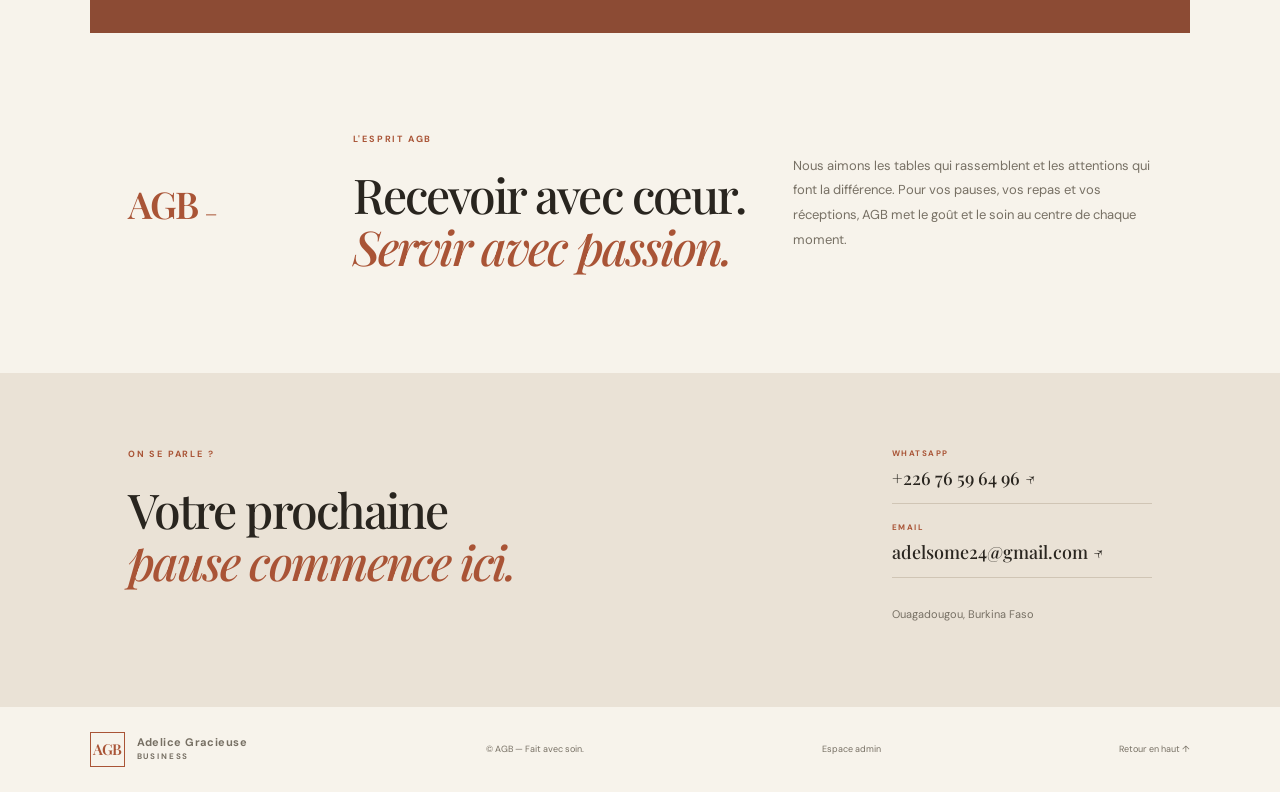
==== commit 03bb2a53: "Rebuild AGB interactive explorer markup" ====
--- a/index.html
+++ b/index.html
@@ -15,5 +15,21 @@
 <section class="about" id="maison"><div class="about-number">AGB<span>—</span></div><div><p class="eyebrow">L'ESPRIT AGB</p><h2>Recevoir avec cœur.<br><em>Servir avec passion.</em></h2></div><p>Nous aimons les tables qui rassemblent et les attentions qui font la différence. Pour vos pauses, vos repas et vos réceptions, AGB met le goût et le soin au centre de chaque moment.</p></section>
 <section class="contact" id="contact"><div><p class="eyebrow">ON SE PARLE ?</p><h2>Votre prochaine<br><em>pause commence ici.</em></h2></div><div class="contact-details"><a href="https://wa.me/22676596496" target="_blank" rel="noopener"><span>WHATSAPP</span>+226 76 59 64 96 ↗</a><a href="mailto:adelsome24@gmail.com"><span>EMAIL</span>adelsome24@gmail.com ↗</a><p>Ouagadougou, Burkina Faso</p></div></section>
 </main><footer><a class="brand footer-brand" href="#"><span class="brand-mark">AGB</span><span class="brand-name">Adelice Gracieuse<br><small>BUSINESS</small></span></a><span>© <span id="year"></span> AGB — Fait avec soin.</span><a href="admin.html">Espace admin</a><a href="#top">Retour en haut ↑</a></footer>
-<div class="explorer" id="explorer" aria-hidden="true"><div class="explorer-header"><button class="back-button" id="back">← <span>Retour aux univers</span></button><span class="explorer-brand">AGB / SÉLECTION</span><button class="close-button" id="close" aria-label="Fermer">×</button></div><div class="explorer-body"><div class="product-main"><p class="eyebrow" id="product-kicker">PAUSE-CAFÉ / SÉLECTION</p><div class="product-stage" id="product-stage" tabindex="0" aria-label="Visuel du produit. Faites glisser pour passer au produit suivant."><div class="stage-shape"></div><div class="stage-illustration" id="product-art"></div><span class="stage-hint" aria-hidden="true">GLISSER POUR EXPLORER</span><span class="stage-count" id="product-count">01 / 04</span></div><div class="product-info"><div><h2 id="product-name">Café & douceurs</h2><p id="product-description">Une pause tout en douceur, à partager.</p></div><a class="button dark" id="product-order" target="_blank" rel="noopener">Demander / commander ↗</a></div></div><aside class="related"><div class="related-heading"><span>À DÉCOUVRIR</span><span id="related-total">04 ARTICLES</span></div><div class="related-list" id="related-list"></div><p class="related-foot">Sélectionnez un produit pour le découvrir.</p></aside></div></div>
-<script src="script.js"></script></body></html>+<div class="explorer" id="explorer" aria-hidden="true">
+  <div class="explorer-header"><button class="back-button" id="back">← <span>Retour aux univers</span></button><span class="explorer-brand">AGB / PAUSE CAFÉ</span><button class="close-button" id="close" aria-label="Fermer">×</button></div>
+  <div class="explorer-body">
+    <section class="scene-column">
+      <div class="scene-topline"><span id="scene-kicker">LES INSTANTS AGB</span><span id="scene-counter">01 / 06</span></div>
+      <div class="scene-window" id="scene-window" tabindex="0" aria-label="Scène des pauses. Glissez pour explorer.">
+        <div class="scene-glow"></div><div class="scene-floor"></div><div class="scene-track" id="scene-track"></div>
+        <span class="scene-number" id="scene-number">01</span><span class="scene-hint">GLISSER · MOLETTE · FLÈCHES</span>
+      </div>
+      <div class="scene-caption"><div><p class="eyebrow">À CHAQUE MOMENT SON PLAISIR</p><h1 id="scene-title">Pause-café</h1><p id="scene-description">Des instants chaleureux à savourer et à partager.</p></div><a class="button dark" id="scene-order" href="https://wa.me/22676596496" target="_blank" rel="noopener">Commander ↗</a></div>
+    </section>
+    <aside class="product-rail">
+      <div class="rail-heading"><div><span>LA SÉLECTION</span><small id="rail-category">NOS PROPOSITIONS</small></div><span class="rail-count" id="rail-count">12 ARTICLES</span></div>
+      <div class="rail-window"><div class="rail-list" id="related-list"></div></div>
+      <div class="rail-footer"><span id="basket-count">Panier (0)</span><span>Ajoutez vos envies</span></div>
+    </aside>
+  </div>
+</div><script type="module" src="script.js"></script></body></html>
